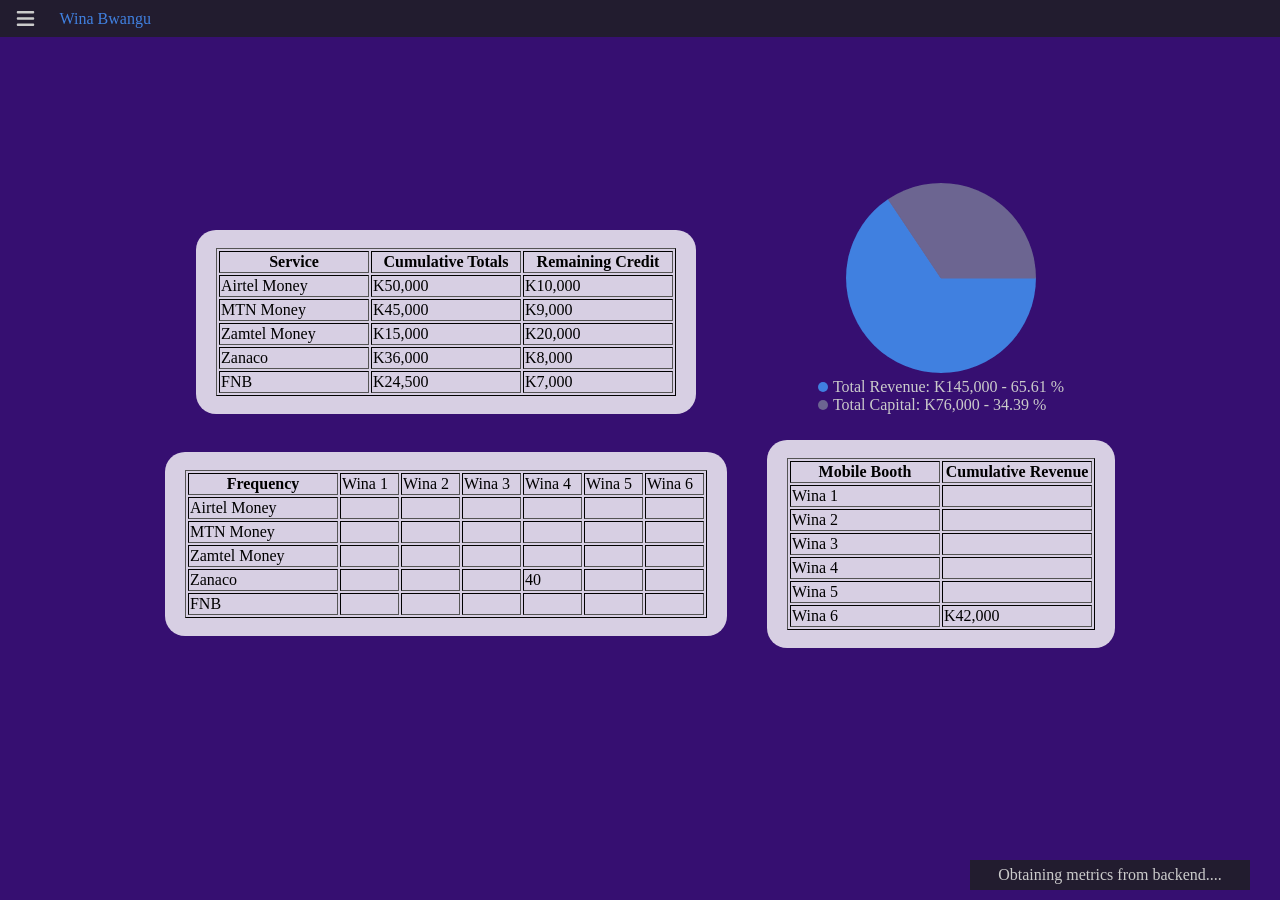
==== frontend/index.html @ 456b1d55 "Initial Wina bwangu project" ====
<!DOCTYPE html>
<html lang="en">

<head>
    <meta charset="UTF-8">
    <meta name="viewport" content="width=device-width, initial-scale=1.0">
    <link rel="stylesheet" href="styles.css">
    <title>Assignment</title>
</head>

<body>
    <nav class="navbar">
        <div class="menu-button" id="menu-button">
            <svg xmlns="http://www.w3.org/2000/svg" viewBox="0 0 640 640"
                fill="currentColor"><!--!Font Awesome Free 7.3.1 by @fontawesome - https://fontawesome.com License - https://fontawesome.com/license/free Copyright 2026 Fonticons, Inc.-->
                <path
                    d="M96 160C96 142.3 110.3 128 128 128L512 128C529.7 128 544 142.3 544 160C544 177.7 529.7 192 512 192L128 192C110.3 192 96 177.7 96 160zM96 320C96 302.3 110.3 288 128 288L512 288C529.7 288 544 302.3 544 320C544 337.7 529.7 352 512 352L128 352C110.3 352 96 337.7 96 320zM544 480C544 497.7 529.7 512 512 512L128 512C110.3 512 96 497.7 96 480C96 462.3 110.3 448 128 448L512 448C529.7 448 544 462.3 544 480z" />
            </svg>

        </div>

        <div class="logo">Wina Bwangu</div>
    </nav>


    <div class="side-menu" id="side-menu">

        <a href="index.html" class="menu-item active">Dashboard</a>

        <div class="dropdown">
            <span class="menu-item" id="dropdown-button">Mobile Booths
                <svg width="16" height="16" viewBox="0 0 16 16" fill="none" xmlns="http://www.w3.org/2000/svg">
                    <path fill-rule="evenodd" clip-rule="evenodd"
                        d="M10.0719 8.02397L5.7146 3.66666L6.33332 3.04794L11 7.71461V8.33333L6.33332 13L5.7146 12.3813L10.0719 8.02397Z"
                        fill="#C5C5C5" />
                </svg>
            </span>

            <div class="dropdown-menu" id="dropdown-menu">

                <span class="nested-button">
                    <p class="booth">Wina 1</p>
                    <p class="location">Lusaka CPD</p>
                </span>
                <ul class="nested-menu">
                    <li class="service" service-id="airtel-money">Airtel Money</li>
                    <li class="service" service-id="mtn-money">MTN Money</li>
                    <li class="service" service-id="zamtel-money">Zamtel Money</li>
                    <li class="service" service-id="zanaco">Zanaco</li>
                    <li class="service" service-id="fnb">FNB</li>
                </ul>


                <span class="nested-button">
                    <p class="booth">Wina 2</p>
                    <p class="location">Libala</p>
                </span>
                <ul class="nested-menu">
                    <li class="service" service-id="airtel-money">Airtel Money</li>
                    <li class="service" service-id="mtn-money">MTN Money</li>
                    <li class="service" service-id="zamtel-money">Zamtel Money</li>
                    <li class="service" service-id="fnb">FNB</li>
                </ul>

                <span class="nested-button">
                    <p class="booth">Wina 3</p>
                    <p class="location">Kabwata</p>
                </span>
                <ul class="nested-menu">
                    <li class="service" service-id="airtel-money">Airtel Money</li>
                    <li class="service" service-id="mtn-money">MTN Money</li>
                    <li class="service" service-id="zamtel-money">Zamtel Money</li>
                    <li class="service" service-id="zanaco">Zanaco</li>
                    <li class="service" service-id="fnb">FNB</li>
                </ul>

                <span class="nested-button">
                    <p class="booth">Wina 4</p>
                    <p class="location">Mandevu</p>
                </span>
                <ul class="nested-menu">
                    <li class="service" service-id="airtel-money">Airtel Money</li>
                    <li class="service" service-id="mtn-money">MTN Money</li>
                    <li class="service" service-id="zamtel-money">Zamtel Money</li>

                </ul>

                <span class="nested-button">
                    <p class="booth">Wina 5</p>
                    <p class="location">Woodlands</p>
                </span>
                <ul class="nested-menu">
                    <li class="service" service-id="airtel-money">Airtel Money</li>
                    <li class="service" service-id="mtn-money">MTN Money</li>
                    <li class="service" service-id="zanaco">Zanaco</li>
                    <li class="service" service-id="fnb">FNB</li>
                </ul>

                <span class="nested-button">
                    <p class="booth">Wina 6</p>
                    <p class="location">Matero East</p>
                </span>
                <ul class="nested-menu" id="nested-menu">
                    <li class="service" service-id="airtel-money">Airtel Money</li>
                    <li class="service" service-id="mtn-money">MTN Money</li>
                    <li class="service" service-id="zamtel-money">Zamtel Money</li>
                </ul>
            </div>
        </div>

        <a href="transactions.html" class="menu-item">Transactions</a>

        <a href="document.html" class="menu-item">Documentation</a>

    </div>

    <!--modal to show revenue per kwacha-->
    <div class="modal-overlay" id="service-modal">
        <div class="modal-content">
            <button class="modal-close" id="modal-close">&times;</button>

            <h3 id="modal-service-name"></h3>

            <div class="modal-body">
                <p class="modal-revenue" id="modal-revenue"></p>
                <p id="modal-description"></p>
            </div>

        </div>
    </div>

    <!--Toast message container-->
    <div class="toast-container">
        <div class="toast" id="toast"></div>
    </div>


    <!--Dashboard-->
    <div class="container">
        <div class="display services" style="grid-area: b1;">
            <table>
                <thead>
                    <tr>
                        <th>Service</th>
                        <th>Cumulative Totals</th>
                        <th>Remaining Credit</th>
                    </tr>
                </thead>
                <tbody>
                    <tr service-id="airtel-money">
                        <td>Airtel Money</td>
                        <td class="cell-total"></td>
                        <td class="cell-credit"></td>
                    </tr>
                    <tr service-id="mtn-money">
                        <td>MTN Money</td>
                        <td class="cell-total"></td>
                        <td class="cell-credit"></td>
                    </tr>
                    <tr service-id="zamtel-money">
                        <td>Zamtel Money</td>
                        <td class="cell-total"></td>
                        <td class="cell-credit"></td>
                    </tr>
                    <tr service-id="zanaco">
                        <td>Zanaco</td>
                        <td class="cell-total"></td>
                        <td class="cell-credit"></td>
                    </tr>
                    <tr service-id="fnb">
                        <td>FNB</td>
                        <td class="cell-total"></td>
                        <td class="cell-credit"></td>
                    </tr>
                </tbody>
            </table>
        </div>


        <div class="display revenue" style="grid-area: b2;">
            <table id="booth-summary-table">
                <thead>
                    <tr>
                        <th>Mobile Booth</th>
                        <th>Cumulative Revenue</th>
                    </tr>
                </thead>
                <tbody>
                    <tr booth-id="wina1">
                        <td>Wina 1</td>
                        <td class="cell-revenue"></td>

                    </tr>
                    <tr booth-id="wina2">
                        <td>Wina 2</td>
                        <td class="cell-revenue"></td>

                    </tr>
                    <tr booth-id="wina3">
                        <td>Wina 3</td>
                        <td class="cell-revenue"></td>

                    </tr>
                    <tr booth-id="wina4">
                        <td>Wina 4</td>
                        <td class="cell-revenue"></td>

                    </tr>
                    <tr booth-id="wina5">
                        <td>Wina 5</td>
                        <td class="cell-revenue"></td>

                    </tr>
                    <tr booth-id="wina6">
                        <td>Wina 6</td>
                        <td class="cell-revenue"></td>

                    </tr>
                </tbody>
            </table>
        </div>


        <div class="display frequency" style="grid-area: b3;">
            <table id="frequency-table">
                <thead>
                    <tr>
                        <th>Frequency</th>
                        <td>Wina 1</td>
                        <td>Wina 2</td>
                        <td>Wina 3</td>
                        <td>Wina 4</td>
                        <td>Wina 5</td>
                        <td>Wina 6</td>

                    </tr>
                </thead>
                <tbody>
                    <tr service-id="airtel-money">
                        <td>Airtel Money</td>
                        <td booth-id="wina1"></td>
                        <td booth-id="wina2"></td>
                        <td booth-id="wina3"></td>
                        <td booth-id="wina4"></td>
                        <td booth-id="wina5"></td>
                        <td booth-id="wina6"></td>
                    </tr>
                    <tr service-id="mtn-money">
                        <td>MTN Money</td>
                        <td booth-id="wina1"></td>
                        <td booth-id="wina2"></td>
                        <td booth-id="wina3"></td>
                        <td booth-id="wina4"></td>
                        <td booth-id="wina5"></td>
                        <td booth-id="wina6"></td>
                    </tr>
                    <tr service-id="zamtel-money">
                        <td>Zamtel Money</td>
                        <td booth-id="wina1"></td>
                        <td booth-id="wina2"></td>
                        <td booth-id="wina3"></td>
                        <td booth-id="wina4"></td>
                        <td booth-id="wina5"></td>
                        <td booth-id="wina6"></td>
                    </tr>
                    <tr service-id="zanaco">
                        <td>Zanaco</td>
                        <td booth-id="wina1"></td>
                        <td booth-id="wina2"></td>
                        <td booth-id="wina3"></td>
                        <td booth-id="wina4"></td>
                        <td booth-id="wina5"></td>
                        <td booth-id="wina6"></td>
                    </tr>
                    <tr service-id="fnb">
                        <td>FNB</td>
                        <td booth-id="wina1"></td>
                        <td booth-id="wina2"></td>
                        <td booth-id="wina3"></td>
                        <td booth-id="wina4"></td>
                        <td booth-id="wina5"></td>
                        <td booth-id="wina6"></td>
                    </tr>
                </tbody>
            </table>
        </div>


        <div class="pie-chart-container" style="grid-area: b4;">
            <canvas class="pie-chart" id="pie-chart"></canvas>
            <div id="pie-chart-legend"></div>
        </div>
    </div>


    <script src="script.js"></script>
</body>

</html>
---- frontend/styles.css ----
* {
    box-sizing: border-box;
    font-family: 'Times New Roman', Times, serif;
    font-size: 1rem;
    margin: 0;
}

body {
    background-color: #360f71;
    font-family: 'Times New Roman', Times, serif;
}

.navbar {
    display: flex;
    background-color: #221c2f;
    position: sticky;
    top: 0;
    z-index: 10;
}

.navbar ul {
    display: flex;
    list-style-type: none;
    flex-wrap: wrap;
}



.logo {
    align-content: center;
    color: rgb(64, 128, 224);
    margin-right: auto;
    cursor: default;
    padding: 0.6rem;
}

.menu-button {
    display: flex;
    align-items: center;
    justify-content: center;
    width: 50px;
}

.menu-button svg {
    color: #cbcbcb;
    height: 25px;
}

.menu-button:hover {
    background-color: #1e1828;
}

.menu-button.active {
    background-color: #1e1828;
}

.side-menu {
    position: fixed;
    left: 0;
    width: 300px;
    height: 100dvh;
    background-color: #251c46;
    transform: translatex(-100%);
    transition: transform 0.3s ease-in-out;
    z-index: 5;
    overflow-y: auto;
    scrollbar-width: thin;
    scroll-behavior: smooth;
    padding-bottom: 50px;
}


.side-menu.open {
    transform: translatex(0);
}



.menu-item {
    color: #cbcbcb;
    padding: 0.8rem 1.2rem;
    cursor: default;
    border: none;
    display: flex;
    text-decoration: none;
    margin-top: 10px;
}

.menu-item:hover {
    background-color: #1e1828;
}

.menu-item.active {
    background-color: #1e1828;
}

.menu-item.highlight {
    background-color: #1e1828;
}

.menu-item svg {
    margin-left: 135px;
    width: 20px;
    height: 20px;
    transition: transform 0.2s ease-in-out;
}

.menu-item.highlight svg {
    transform: rotate(90deg);
}

.dropdown-menu {
    opacity: 0;
    max-height: 0;
    overflow: hidden;
    background-color: #6c6591;
    color: black;
    box-shadow: 0px 4px 8px rgba(0, 0, 0, 0.1);
    width: 250px;
    margin-left: 18px;
    transition: max-height 0.3s ease-in-out, opacity 0.4s ease-in-out;
}

.dropdown-menu.show {
    max-height: 200dvh;
    opacity: 1;
}

.location {
    display: inline-block;
    margin-left: 20px;
    color: #cbcbcb;
    width: 110px;

}

.nested-button {
    padding: 10px 20px;
    display: block;
    cursor: default;
    background-color: rgb(63, 55, 91);
    color: rgb(108, 156, 227);
}

.booth {
    display: inline-block;
}

.nested-button svg {
    transition: transform 0.2s ease-in-out;
}

.nested-button.open svg {
    transform: rotate(90deg);
}

.nested-button:hover {
    background-color: rgb(49, 43, 72);
}

.nested-menu {
    max-height: 0;
    overflow: hidden;
    opacity: 0;
    transition: max-height 0.3s ease-in-out, opacity 0.4s ease-in-out;
    cursor: default;
}

.nested-menu.show {
    max-height: 200px;
    opacity: 1;
}

.nested-menu li {
    padding: 5px;
    width: fit-content;
    cursor: pointer;
}

.nested-menu li:hover {
    text-decoration: underline;
}


.modal-overlay {
    position: fixed;
    top: 0;
    left: 0;
    width: 100vw;
    height: 100vh;
    background-color: rgba(0, 0, 0, 0.2);

    display: flex;
    justify-content: center;
    align-items: center;

    opacity: 0;
    pointer-events: none;
    transition: opacity 0.3s ease;

    z-index: 12;
}

.modal-overlay.active {
    opacity: 1;
    pointer-events: auto;
}

.modal-content {
    background-color: rgb(63, 55, 91);
    color: #cbcbcb;
    padding: 24px;
    border-radius: 8px;
    width: 90%;
    max-width: 420px;
    position: relative;
    box-shadow: 0 10px 25px rgba(0, 0, 0, 0.1);
}

.modal-close {
    position: absolute;
    top: 12px;
    right: 16px;
    background: none;
    border: none;
    color: #aaa;
    font-size: 24px;
    cursor: pointer;
}

.modal-close:hover {
    color: #fff;
}

.toast-container {
    position: absolute;
    bottom: 10px;
    right: 30px;
    display: flex;
    flex-direction: column;
    overflow: hidden;

}

.toast {
    background-color: #221c2f;
    height: 30px;
    width: 280px;
    text-align: center;
    color: #cbcbcb;
    align-content: center;
}


.container {
    display: grid;
    grid-template-areas:
        "b1 b4"
        "b3 b2";
    place-items: center;
    place-content: center;
    column-gap: 40px;
    row-gap: 26px;
    margin: 1rem;
    min-height: 80dvh;
}

@media(max-width: 46rem) {
    .container {
        grid-template-areas:
            "b4"
            "b2"
            "b1"
            "b3";
    }
}

.display {
    background-color: rgba(255, 255, 255, 0.8);
    display: grid;
    place-content: center;
    border-radius: 20px;
    height: auto;
    width: auto;
    padding: 18px 20px;
}

.frequency td {
    width: auto;
    padding-right: 10px;
}

.services {
    margin-top: 25px;
    align-self: flex-end;
}

.pie-chart-container {
    color: #cbcbcb;
    display: grid;

}

.pie-chart {
    height: 190px;
    width: 190px;
    border-radius: 50%;
    justify-self: center;
    margin: 5px;
}



.legend-item {
    display: grid;
    grid-template-areas:
        "l1 l2"
        "l3 l4";
    align-items: center;
}

.legend-color {
    width: 10px;
    height: 10px;
    border-radius: 50%;
    margin-right: 5px;
}

.transactions {
    display: grid;
    grid-template-areas:
        "t1"
        "t2";
    place-items: center;
    place-content: center;
    margin: 2rem;
    row-gap: 2rem;

}


.tax-performance {
    width: 300px;
}



.tax-bar {
    background-color: #8279ad;
    border-radius: 0px 4px 4px 0px;
    height: 100%;
    transition: width 0.4s ease-in-out;
    display: flex;
    justify-content: space-between;
    padding-right: 8px;
    min-width: 105px;
}

.table-5 {
    background-color: rgba(255, 255, 255, 0.8);
    height: auto;
    width: auto;
    padding-top: 18px;
    padding-left: 20px;
    padding-right: 20px;
    border-radius: 20px;
    padding-bottom: 10px;
}

.pagination-container {
    display: flex;
    justify-content: space-between;
    margin-top: 5px;
}

.pagination-buttons {
    display: flex;
    gap: 5px;
}

.page-indicator {
    color: #555;
    align-content: center;

}



table {
    border: 1px outset black;
    border-collapse: separate;
    border-spacing: 2px;
    cursor: default;
}

th,
td {
    border: 1px inset black;
    padding: 1px;
    width: 150px;
}
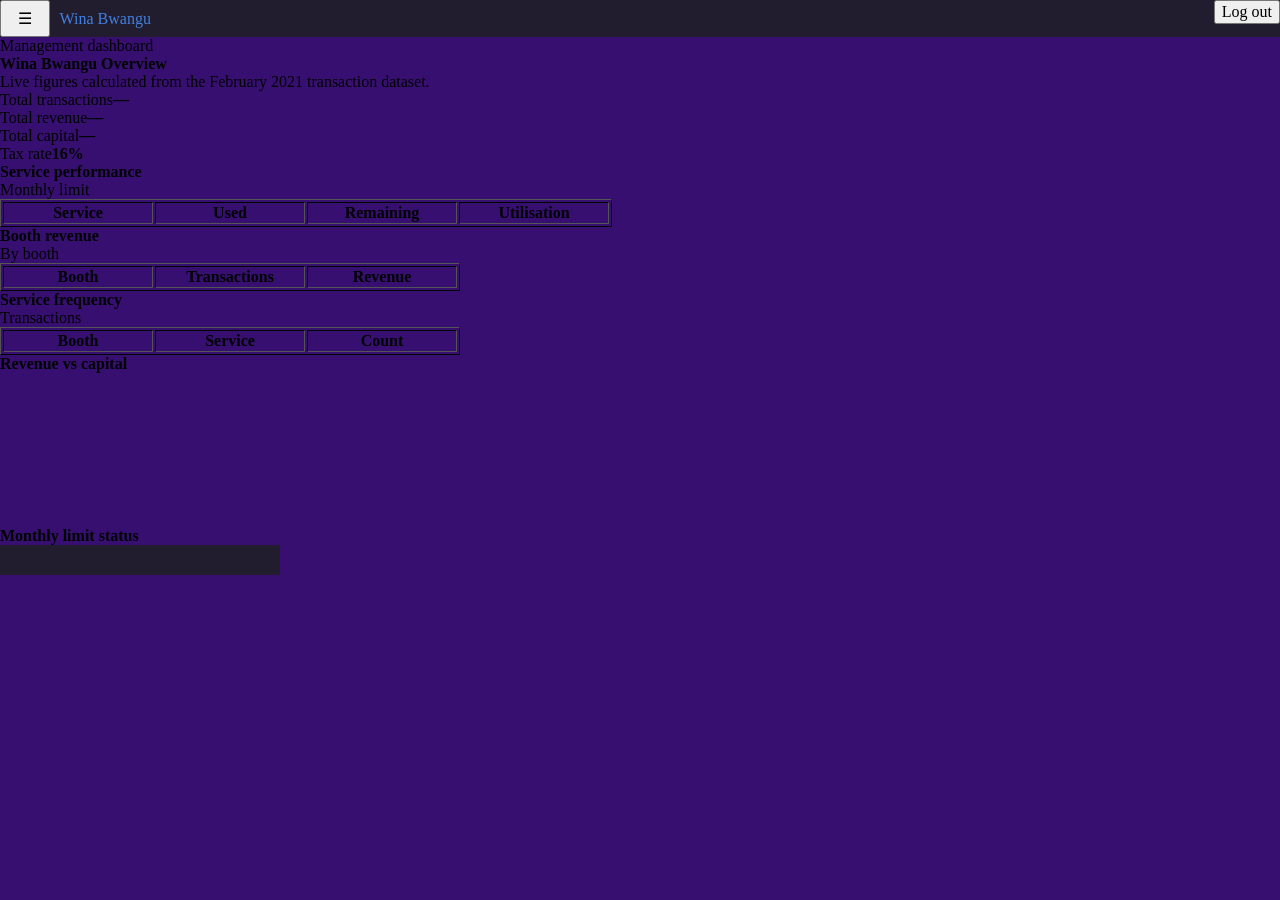
==== commit a38708a8: "Build functional dashboard and login UI" ====
--- a/frontend/index.html
+++ b/frontend/index.html
@@ -1,299 +1,92 @@
 <!DOCTYPE html>
 <html lang="en">
+<head>
+  <meta charset="UTF-8">
+  <meta name="viewport" content="width=device-width, initial-scale=1.0">
+  <title>Wina Bwangu - Dashboard</title>
+  <link rel="stylesheet" href="styles.css">
+</head>
+<body>
+  <nav class="navbar">
+    <button class="menu-button" id="menu-button" aria-label="Open menu">☰</button>
+    <div class="logo">Wina Bwangu</div>
+    <div class="nav-user">
+      <span id="current-user"></span>
+      <button class="logout-button" id="logout-button">Log out</button>
+    </div>
+  </nav>
 
-<head>
-    <meta charset="UTF-8">
-    <meta name="viewport" content="width=device-width, initial-scale=1.0">
-    <link rel="stylesheet" href="styles.css">
-    <title>Assignment</title>
-</head>
+  <aside class="side-menu" id="side-menu">
+    <a href="index.html" class="menu-item active">Dashboard</a>
+    <a href="transactions.html" class="menu-item">Transactions</a>
+    <a href="document.html" class="menu-item">Documentation</a>
+  </aside>
 
-<body>
-    <nav class="navbar">
-        <div class="menu-button" id="menu-button">
-            <svg xmlns="http://www.w3.org/2000/svg" viewBox="0 0 640 640"
-                fill="currentColor"><!--!Font Awesome Free 7.3.1 by @fontawesome - https://fontawesome.com License - https://fontawesome.com/license/free Copyright 2026 Fonticons, Inc.-->
-                <path
-                    d="M96 160C96 142.3 110.3 128 128 128L512 128C529.7 128 544 142.3 544 160C544 177.7 529.7 192 512 192L128 192C110.3 192 96 177.7 96 160zM96 320C96 302.3 110.3 288 128 288L512 288C529.7 288 544 302.3 544 320C544 337.7 529.7 352 512 352L128 352C110.3 352 96 337.7 96 320zM544 480C544 497.7 529.7 512 512 512L128 512C110.3 512 96 497.7 96 480C96 462.3 110.3 448 128 448L512 448C529.7 448 544 462.3 544 480z" />
-            </svg>
+  <main class="page">
+    <section class="page-heading">
+      <div>
+        <p class="eyebrow">Management dashboard</p>
+        <h1>Wina Bwangu Overview</h1>
+        <p>Live figures calculated from the February 2021 transaction dataset.</p>
+      </div>
+    </section>
 
+    <section class="summary-cards">
+      <article class="summary-card"><span>Total transactions</span><strong id="total-transactions">—</strong></article>
+      <article class="summary-card"><span>Total revenue</span><strong id="total-revenue">—</strong></article>
+      <article class="summary-card"><span>Total capital</span><strong id="total-capital">—</strong></article>
+      <article class="summary-card"><span>Tax rate</span><strong id="tax-rate">16%</strong></article>
+    </section>
+
+    <section class="dashboard-grid">
+      <article class="panel">
+        <div class="panel-heading"><h2>Service performance</h2><span>Monthly limit</span></div>
+        <div class="table-wrap">
+          <table>
+            <thead><tr><th>Service</th><th>Used</th><th>Remaining</th><th>Utilisation</th></tr></thead>
+            <tbody id="service-performance-body"></tbody>
+          </table>
         </div>
+      </article>
 
-        <div class="logo">Wina Bwangu</div>
-    </nav>
+      <article class="panel">
+        <div class="panel-heading"><h2>Booth revenue</h2><span>By booth</span></div>
+        <div class="table-wrap">
+          <table>
+            <thead><tr><th>Booth</th><th>Transactions</th><th>Revenue</th></tr></thead>
+            <tbody id="booth-performance-body"></tbody>
+          </table>
+        </div>
+      </article>
 
+      <article class="panel">
+        <div class="panel-heading"><h2>Service frequency</h2><span>Transactions</span></div>
+        <div class="table-wrap">
+          <table>
+            <thead><tr><th>Booth</th><th>Service</th><th>Count</th></tr></thead>
+            <tbody id="frequency-body"></tbody>
+          </table>
+        </div>
+      </article>
 
-    <div class="side-menu" id="side-menu">
+      <article class="panel chart-panel">
+        <div class="panel-heading"><h2>Revenue vs capital</h2></div>
+        <canvas id="revenue-chart"></canvas>
+        <div id="chart-legend" class="chart-legend"></div>
+      </article>
+    </section>
 
-        <a href="index.html" class="menu-item active">Dashboard</a>
+    <section class="panel">
+      <div class="panel-heading"><h2>Monthly limit status</h2></div>
+      <div id="limit-bars" class="limit-bars"></div>
+    </section>
 
-        <div class="dropdown">
-            <span class="menu-item" id="dropdown-button">Mobile Booths
-                <svg width="16" height="16" viewBox="0 0 16 16" fill="none" xmlns="http://www.w3.org/2000/svg">
-                    <path fill-rule="evenodd" clip-rule="evenodd"
-                        d="M10.0719 8.02397L5.7146 3.66666L6.33332 3.04794L11 7.71461V8.33333L6.33332 13L5.7146 12.3813L10.0719 8.02397Z"
-                        fill="#C5C5C5" />
-                </svg>
-            </span>
+    <p id="dashboard-message" class="form-message"></p>
+  </main>
 
-            <div class="dropdown-menu" id="dropdown-menu">
+  <div class="toast" id="toast"></div>
 
-                <span class="nested-button">
-                    <p class="booth">Wina 1</p>
-                    <p class="location">Lusaka CPD</p>
-                </span>
-                <ul class="nested-menu">
-                    <li class="service" service-id="airtel-money">Airtel Money</li>
-                    <li class="service" service-id="mtn-money">MTN Money</li>
-                    <li class="service" service-id="zamtel-money">Zamtel Money</li>
-                    <li class="service" service-id="zanaco">Zanaco</li>
-                    <li class="service" service-id="fnb">FNB</li>
-                </ul>
-
-
-                <span class="nested-button">
-                    <p class="booth">Wina 2</p>
-                    <p class="location">Libala</p>
-                </span>
-                <ul class="nested-menu">
-                    <li class="service" service-id="airtel-money">Airtel Money</li>
-                    <li class="service" service-id="mtn-money">MTN Money</li>
-                    <li class="service" service-id="zamtel-money">Zamtel Money</li>
-                    <li class="service" service-id="fnb">FNB</li>
-                </ul>
-
-                <span class="nested-button">
-                    <p class="booth">Wina 3</p>
-                    <p class="location">Kabwata</p>
-                </span>
-                <ul class="nested-menu">
-                    <li class="service" service-id="airtel-money">Airtel Money</li>
-                    <li class="service" service-id="mtn-money">MTN Money</li>
-                    <li class="service" service-id="zamtel-money">Zamtel Money</li>
-                    <li class="service" service-id="zanaco">Zanaco</li>
-                    <li class="service" service-id="fnb">FNB</li>
-                </ul>
-
-                <span class="nested-button">
-                    <p class="booth">Wina 4</p>
-                    <p class="location">Mandevu</p>
-                </span>
-                <ul class="nested-menu">
-                    <li class="service" service-id="airtel-money">Airtel Money</li>
-                    <li class="service" service-id="mtn-money">MTN Money</li>
-                    <li class="service" service-id="zamtel-money">Zamtel Money</li>
-
-                </ul>
-
-                <span class="nested-button">
-                    <p class="booth">Wina 5</p>
-                    <p class="location">Woodlands</p>
-                </span>
-                <ul class="nested-menu">
-                    <li class="service" service-id="airtel-money">Airtel Money</li>
-                    <li class="service" service-id="mtn-money">MTN Money</li>
-                    <li class="service" service-id="zanaco">Zanaco</li>
-                    <li class="service" service-id="fnb">FNB</li>
-                </ul>
-
-                <span class="nested-button">
-                    <p class="booth">Wina 6</p>
-                    <p class="location">Matero East</p>
-                </span>
-                <ul class="nested-menu" id="nested-menu">
-                    <li class="service" service-id="airtel-money">Airtel Money</li>
-                    <li class="service" service-id="mtn-money">MTN Money</li>
-                    <li class="service" service-id="zamtel-money">Zamtel Money</li>
-                </ul>
-            </div>
-        </div>
-
-        <a href="transactions.html" class="menu-item">Transactions</a>
-
-        <a href="document.html" class="menu-item">Documentation</a>
-
-    </div>
-
-    <!--modal to show revenue per kwacha-->
-    <div class="modal-overlay" id="service-modal">
-        <div class="modal-content">
-            <button class="modal-close" id="modal-close">&times;</button>
-
-            <h3 id="modal-service-name"></h3>
-
-            <div class="modal-body">
-                <p class="modal-revenue" id="modal-revenue"></p>
-                <p id="modal-description"></p>
-            </div>
-
-        </div>
-    </div>
-
-    <!--Toast message container-->
-    <div class="toast-container">
-        <div class="toast" id="toast"></div>
-    </div>
-
-
-    <!--Dashboard-->
-    <div class="container">
-        <div class="display services" style="grid-area: b1;">
-            <table>
-                <thead>
-                    <tr>
-                        <th>Service</th>
-                        <th>Cumulative Totals</th>
-                        <th>Remaining Credit</th>
-                    </tr>
-                </thead>
-                <tbody>
-                    <tr service-id="airtel-money">
-                        <td>Airtel Money</td>
-                        <td class="cell-total"></td>
-                        <td class="cell-credit"></td>
-                    </tr>
-                    <tr service-id="mtn-money">
-                        <td>MTN Money</td>
-                        <td class="cell-total"></td>
-                        <td class="cell-credit"></td>
-                    </tr>
-                    <tr service-id="zamtel-money">
-                        <td>Zamtel Money</td>
-                        <td class="cell-total"></td>
-                        <td class="cell-credit"></td>
-                    </tr>
-                    <tr service-id="zanaco">
-                        <td>Zanaco</td>
-                        <td class="cell-total"></td>
-                        <td class="cell-credit"></td>
-                    </tr>
-                    <tr service-id="fnb">
-                        <td>FNB</td>
-                        <td class="cell-total"></td>
-                        <td class="cell-credit"></td>
-                    </tr>
-                </tbody>
-            </table>
-        </div>
-
-
-        <div class="display revenue" style="grid-area: b2;">
-            <table id="booth-summary-table">
-                <thead>
-                    <tr>
-                        <th>Mobile Booth</th>
-                        <th>Cumulative Revenue</th>
-                    </tr>
-                </thead>
-                <tbody>
-                    <tr booth-id="wina1">
-                        <td>Wina 1</td>
-                        <td class="cell-revenue"></td>
-
-                    </tr>
-                    <tr booth-id="wina2">
-                        <td>Wina 2</td>
-                        <td class="cell-revenue"></td>
-
-                    </tr>
-                    <tr booth-id="wina3">
-                        <td>Wina 3</td>
-                        <td class="cell-revenue"></td>
-
-                    </tr>
-                    <tr booth-id="wina4">
-                        <td>Wina 4</td>
-                        <td class="cell-revenue"></td>
-
-                    </tr>
-                    <tr booth-id="wina5">
-                        <td>Wina 5</td>
-                        <td class="cell-revenue"></td>
-
-                    </tr>
-                    <tr booth-id="wina6">
-                        <td>Wina 6</td>
-                        <td class="cell-revenue"></td>
-
-                    </tr>
-                </tbody>
-            </table>
-        </div>
-
-
-        <div class="display frequency" style="grid-area: b3;">
-            <table id="frequency-table">
-                <thead>
-                    <tr>
-                        <th>Frequency</th>
-                        <td>Wina 1</td>
-                        <td>Wina 2</td>
-                        <td>Wina 3</td>
-                        <td>Wina 4</td>
-                        <td>Wina 5</td>
-                        <td>Wina 6</td>
-
-                    </tr>
-                </thead>
-                <tbody>
-                    <tr service-id="airtel-money">
-                        <td>Airtel Money</td>
-                        <td booth-id="wina1"></td>
-                        <td booth-id="wina2"></td>
-                        <td booth-id="wina3"></td>
-                        <td booth-id="wina4"></td>
-                        <td booth-id="wina5"></td>
-                        <td booth-id="wina6"></td>
-                    </tr>
-                    <tr service-id="mtn-money">
-                        <td>MTN Money</td>
-                        <td booth-id="wina1"></td>
-                        <td booth-id="wina2"></td>
-                        <td booth-id="wina3"></td>
-                        <td booth-id="wina4"></td>
-                        <td booth-id="wina5"></td>
-                        <td booth-id="wina6"></td>
-                    </tr>
-                    <tr service-id="zamtel-money">
-                        <td>Zamtel Money</td>
-                        <td booth-id="wina1"></td>
-                        <td booth-id="wina2"></td>
-                        <td booth-id="wina3"></td>
-                        <td booth-id="wina4"></td>
-                        <td booth-id="wina5"></td>
-                        <td booth-id="wina6"></td>
-                    </tr>
-                    <tr service-id="zanaco">
-                        <td>Zanaco</td>
-                        <td booth-id="wina1"></td>
-                        <td booth-id="wina2"></td>
-                        <td booth-id="wina3"></td>
-                        <td booth-id="wina4"></td>
-                        <td booth-id="wina5"></td>
-                        <td booth-id="wina6"></td>
-                    </tr>
-                    <tr service-id="fnb">
-                        <td>FNB</td>
-                        <td booth-id="wina1"></td>
-                        <td booth-id="wina2"></td>
-                        <td booth-id="wina3"></td>
-                        <td booth-id="wina4"></td>
-                        <td booth-id="wina5"></td>
-                        <td booth-id="wina6"></td>
-                    </tr>
-                </tbody>
-            </table>
-        </div>
-
-
-        <div class="pie-chart-container" style="grid-area: b4;">
-            <canvas class="pie-chart" id="pie-chart"></canvas>
-            <div id="pie-chart-legend"></div>
-        </div>
-    </div>
-
-
-    <script src="script.js"></script>
+  <script src="api.js"></script>
+  <script src="app.js"></script>
 </body>
-
-</html>+</html>
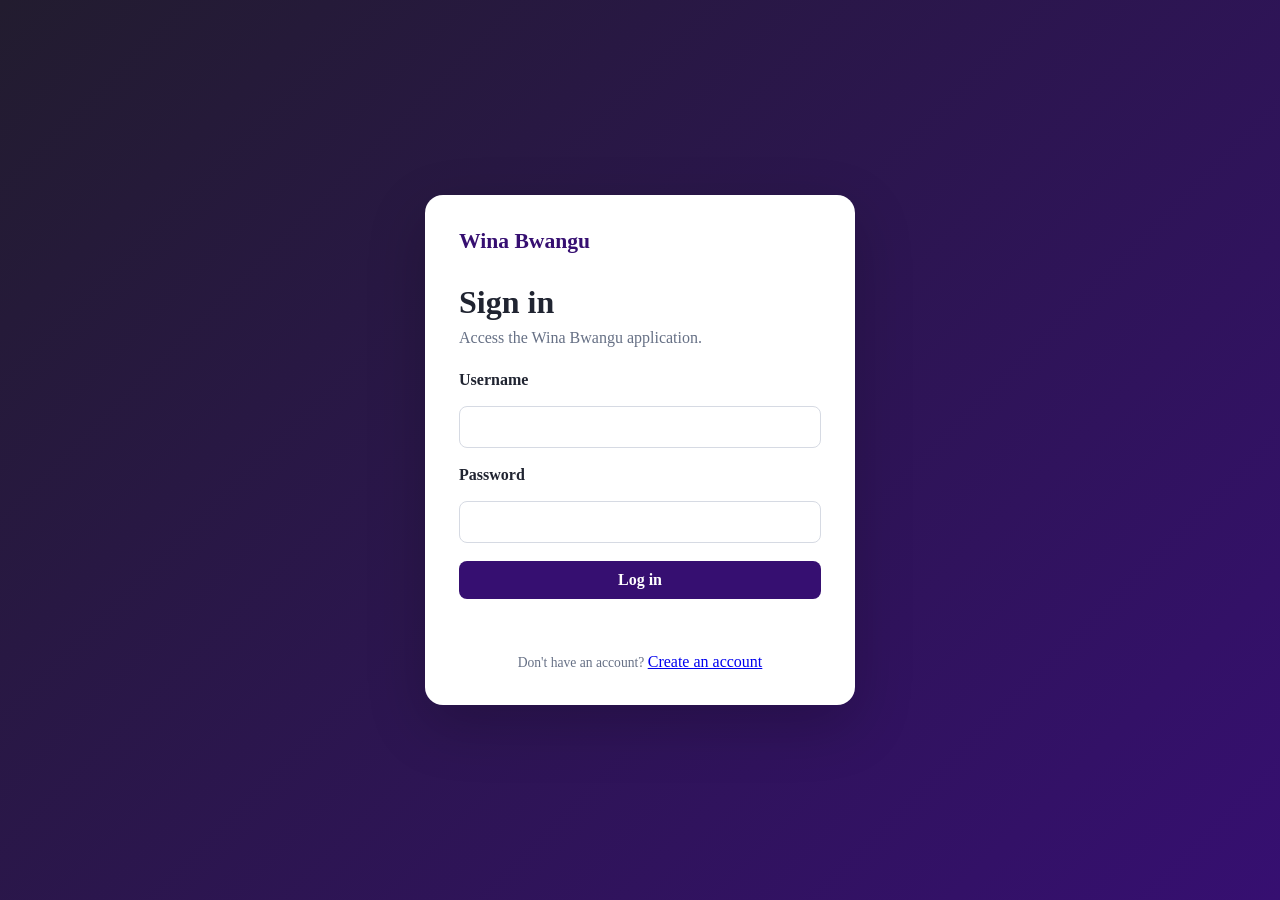
==== commit 4642c25d: "Add transaction analytics to dashboard" ====
--- a/frontend/index.html
+++ b/frontend/index.html
@@ -36,6 +36,28 @@
       <article class="summary-card"><span>Total revenue</span><strong id="total-revenue">—</strong></article>
       <article class="summary-card"><span>Total capital</span><strong id="total-capital">—</strong></article>
       <article class="summary-card"><span>Tax rate</span><strong id="tax-rate">16%</strong></article>
+    </section>
+
+    <section class="analytics-section" aria-label="Transaction analytics">
+      <div class="analytics-heading">
+        <div><p class="eyebrow">Performance insights</p><h2>Transaction analytics</h2></div>
+        <span class="analytics-live"><span></span> Based on recorded data</span>
+      </div>
+      <div class="analytics-grid">
+        <article class="panel analytics-panel">
+          <div class="panel-heading"><h2>Revenue by booth</h2><span>Kwacha (K)</span></div>
+          <div id="booth-revenue-chart" class="analytics-bars"><p class="analytics-empty">Loading booth statistics…</p></div>
+        </article>
+        <article class="panel analytics-panel">
+          <div class="panel-heading"><h2>Service utilisation</h2><span>Monthly limits</span></div>
+          <div id="service-analytics" class="service-analytics"><p class="analytics-empty">Loading service statistics…</p></div>
+        </article>
+      </div>
+      <div id="analytics-insights" class="insight-grid">
+        <article class="insight-card"><span>Top-performing booth</span><strong>Calculating…</strong></article>
+        <article class="insight-card"><span>Most-used service</span><strong>Calculating…</strong></article>
+        <article class="insight-card"><span>Average revenue / transaction</span><strong>Calculating…</strong></article>
+      </div>
     </section>
 
     <section class="dashboard-grid">
--- a/frontend/styles.css
+++ b/frontend/styles.css
@@ -398,4 +398,395 @@
     border: 1px inset black;
     padding: 1px;
     width: 150px;
-}+}
+
+/* Functional application layout */
+body {
+  background: #f4f6fb;
+  color: #202431;
+  font-family: Arial, Helvetica, sans-serif;
+}
+
+.navbar {
+  min-height: 64px;
+  align-items: center;
+  padding: 0 18px;
+  background: #221c2f;
+  position: sticky;
+  top: 0;
+}
+
+.logo {
+  font-size: 1.15rem;
+  font-weight: 700;
+  color: #79a9ff;
+  padding: 0;
+}
+
+.menu-button {
+  border: 0;
+  background: transparent;
+  color: #fff;
+  cursor: pointer;
+  font-size: 1.4rem;
+}
+
+.nav-user {
+  margin-left: auto;
+  display: flex;
+  gap: 12px;
+  align-items: center;
+  color: #ddd;
+}
+
+.logout-button,
+.primary-button,
+.pagination button {
+  border: 0;
+  border-radius: 8px;
+  padding: 10px 16px;
+  cursor: pointer;
+}
+
+.logout-button {
+  background: #fff;
+  color: #221c2f;
+}
+
+.side-menu {
+  background: #251c46;
+  width: 250px;
+  padding: 16px;
+  top: 64px;
+  height: calc(100dvh - 64px);
+}
+
+.menu-item {
+  border-radius: 8px;
+  margin-top: 4px;
+  cursor: pointer;
+}
+
+.page {
+  max-width: 1400px;
+  margin: 0 auto;
+  padding: 28px;
+}
+
+.page-heading {
+  margin-bottom: 22px;
+}
+
+.page-heading h1 {
+  font-size: 2rem;
+  margin: 6px 0;
+}
+
+.page-heading p {
+  color: #667085;
+}
+
+.eyebrow {
+  color: #6c6591 !important;
+  text-transform: uppercase;
+  letter-spacing: .08em;
+  font-size: .78rem;
+  font-weight: 700;
+}
+
+.summary-cards {
+  display: grid;
+  grid-template-columns: repeat(4, 1fr);
+  gap: 16px;
+  margin-bottom: 18px;
+}
+
+.summary-card,
+.panel {
+  background: #fff;
+  border: 1px solid #e6e8ef;
+  border-radius: 14px;
+  box-shadow: 0 5px 20px rgba(20, 25, 40, .05);
+}
+
+.summary-card {
+  padding: 20px;
+}
+
+.summary-card span {
+  color: #667085;
+  display: block;
+  margin-bottom: 8px;
+}
+
+.summary-card strong {
+  font-size: 1.5rem;
+}
+
+.dashboard-grid {
+  display: grid;
+  grid-template-columns: repeat(2, minmax(0, 1fr));
+  gap: 18px;
+}
+
+.panel {
+  padding: 20px;
+  min-width: 0;
+}
+
+.panel-heading {
+  display: flex;
+  justify-content: space-between;
+  align-items: center;
+  gap: 12px;
+  margin-bottom: 15px;
+}
+
+.panel-heading h2 {
+  font-size: 1.1rem;
+}
+
+.table-wrap {
+  width: 100%;
+  overflow-x: auto;
+}
+
+.panel table {
+  width: 100%;
+  border: 0;
+  border-collapse: collapse;
+}
+
+.panel th,
+.panel td {
+  border: 0;
+  border-bottom: 1px solid #eef0f4;
+  padding: 11px 8px;
+  width: auto;
+  text-align: left;
+  white-space: nowrap;
+}
+
+.panel th {
+  color: #667085;
+  font-size: .82rem;
+}
+
+.progress {
+  width: 110px;
+  height: 8px;
+  border-radius: 99px;
+  background: #e9ebf2;
+  overflow: hidden;
+  display: inline-block;
+  vertical-align: middle;
+  margin-right: 7px;
+}
+
+.progress span {
+  display: block;
+  height: 100%;
+  background: #6c6591;
+  border-radius: inherit;
+}
+
+.progress.large {
+  width: 100%;
+  height: 12px;
+  margin: 7px 0 0;
+}
+
+.limit-bars {
+  display: grid;
+  gap: 16px;
+}
+
+.limit-label {
+  display: flex;
+  justify-content: space-between;
+  gap: 12px;
+}
+
+.chart-panel {
+  display: flex;
+  flex-direction: column;
+  align-items: center;
+}
+
+.chart-legend {
+  display: grid;
+  gap: 7px;
+  width: 100%;
+}
+
+.legend-dot {
+  display: inline-block;
+  width: 10px;
+  height: 10px;
+  border-radius: 50%;
+  margin-right: 6px;
+}
+
+.transaction-form-panel {
+  margin-bottom: 18px;
+}
+
+.transaction-form {
+  display: grid;
+  grid-template-columns: repeat(3, 1fr);
+  gap: 16px;
+  align-items: end;
+}
+
+.transaction-form label,
+.login-card label {
+  display: block;
+  font-weight: 700;
+  margin-bottom: 7px;
+}
+
+.transaction-form input,
+.transaction-form select,
+.login-card input,
+.filters select {
+  width: 100%;
+  border: 1px solid #d6dae3;
+  border-radius: 8px;
+  padding: 11px 12px;
+  background: #fff;
+}
+
+.transaction-preview {
+  display: grid;
+  grid-template-columns: 1fr 1fr;
+  gap: 5px 15px;
+  padding: 11px;
+  border-radius: 8px;
+  background: #f7f7fa;
+}
+
+.primary-button {
+  background: #360f71;
+  color: #fff;
+  font-weight: 700;
+}
+
+.form-message {
+  min-height: 20px;
+  color: #667085;
+}
+
+.form-message.error {
+  color: #b42318;
+}
+
+.form-message.success {
+  color: #027a48;
+}
+
+.filters {
+  display: flex;
+  gap: 8px;
+}
+
+.pagination {
+  display: flex;
+  justify-content: space-between;
+  align-items: center;
+  margin-top: 14px;
+}
+
+.pagination button {
+  background: #221c2f;
+  color: #fff;
+}
+
+.pagination button:disabled {
+  opacity: .45;
+  cursor: not-allowed;
+}
+
+.toast {
+  position: fixed;
+  right: 20px;
+  bottom: 20px;
+  background: #221c2f;
+  color: #fff;
+  padding: 12px 16px;
+  border-radius: 8px;
+  transform: translateY(120px);
+  transition: transform .2s ease;
+  z-index: 50;
+}
+
+.toast.show {
+  transform: translateY(0);
+}
+
+/* Login */
+.login-page {
+  min-height: 100vh;
+  display: grid;
+  place-items: center;
+  padding: 20px;
+  background: linear-gradient(135deg, #221c2f, #360f71);
+}
+
+.login-card {
+  width: min(430px, 100%);
+  background: #fff;
+  border-radius: 18px;
+  padding: 34px;
+  box-shadow: 0 20px 60px rgba(0,0,0,.2);
+}
+
+.login-brand {
+  color: #360f71;
+  font-weight: 800;
+  font-size: 1.35rem;
+  margin-bottom: 30px;
+}
+
+.login-card h1 {
+  font-size: 2rem;
+  margin-bottom: 8px;
+}
+
+.login-subtitle,
+.login-note {
+  color: #667085;
+}
+
+.login-card form {
+  margin-top: 24px;
+  display: grid;
+  gap: 10px;
+}
+
+.login-card input {
+  margin-bottom: 8px;
+}
+
+.login-note {
+  margin-top: 24px;
+  text-align: center;
+  font-size: .85rem;
+}
+
+@media (max-width: 900px) {
+  .summary-cards { grid-template-columns: repeat(2, 1fr); }
+  .dashboard-grid { grid-template-columns: 1fr; }
+  .transaction-form { grid-template-columns: 1fr 1fr; }
+}
+
+@media (max-width: 600px) {
+  .page { padding: 18px 12px; }
+  .summary-cards { grid-template-columns: 1fr; }
+  .transaction-form { grid-template-columns: 1fr; }
+  .nav-user span { display: none; }
+  .panel { padding: 14px; }
+  .panel-heading { align-items: flex-start; flex-direction: column; }
+  .filters { width: 100%; flex-direction: column; }
+  .side-menu { width: min(280px, 85vw); }
+  .page-heading h1 { font-size: 1.6rem; }
+}
